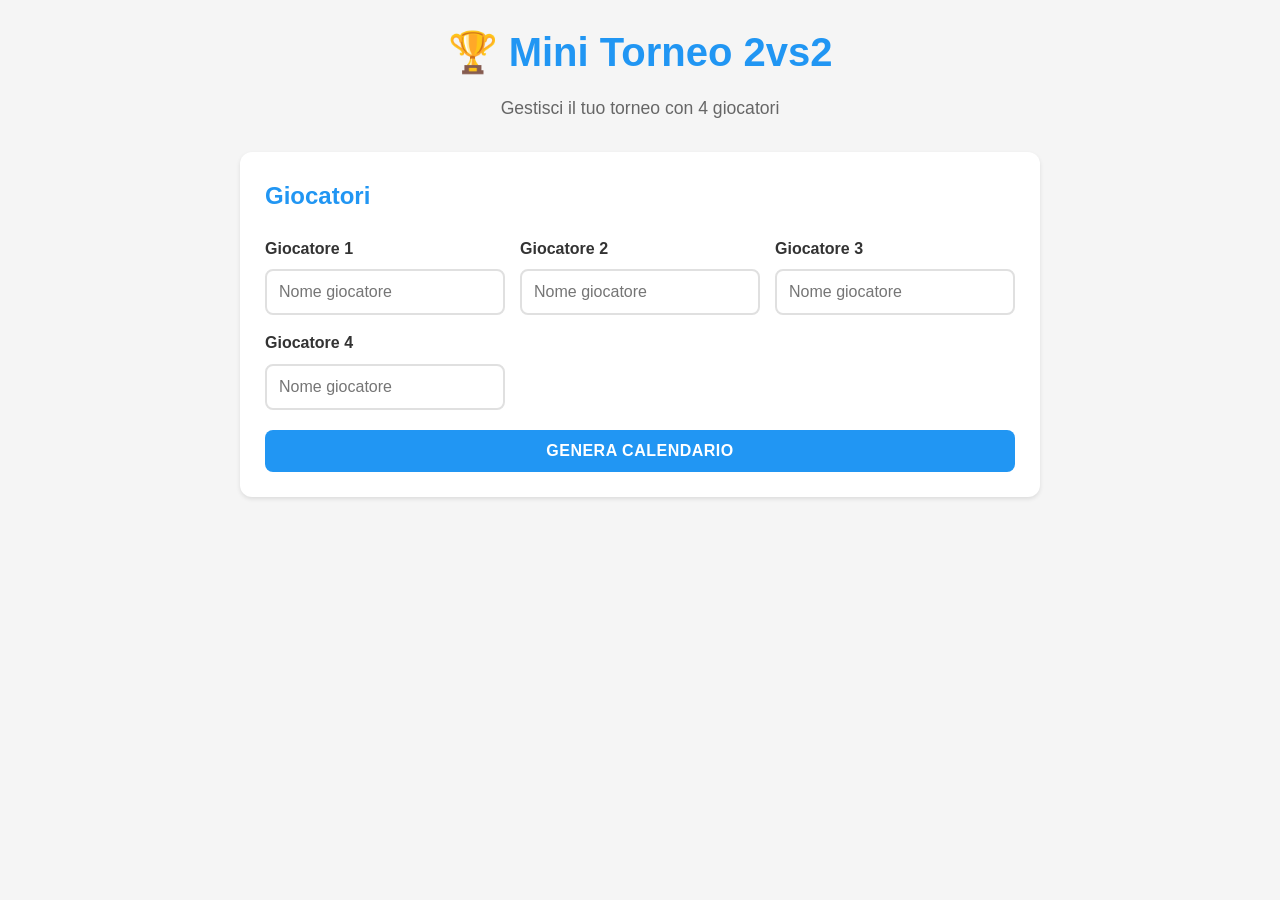
==== index.html @ 878fff76 "Add files via upload" ====
<!DOCTYPE html>
<html lang="it">
<head>
    <meta charset="UTF-8">
    <meta name="viewport" content="width=device-width, initial-scale=1.0">
    <meta name="description" content="Gestione mini-torneo 2vs2 con 4 giocatori">
    <meta name="theme-color" content="#2196F3">
    <title>Mini Torneo 2vs2</title>
    <link rel="manifest" href="manifest.json">
    <link rel="stylesheet" href="styles.css">
</head>
<body>
    <div class="container">
        <header>
            <h1>🏆 Mini Torneo 2vs2</h1>
            <p class="subtitle">Gestisci il tuo torneo con 4 giocatori</p>
        </header>

        <!-- Sezione inserimento giocatori -->
        <section id="players-section" class="card">
            <h2>Giocatori</h2>
            <form id="players-form">
                <div class="players-grid">
                    <div class="input-group">
                        <label for="player1">Giocatore 1</label>
                        <input type="text" id="player1" required placeholder="Nome giocatore">
                    </div>
                    <div class="input-group">
                        <label for="player2">Giocatore 2</label>
                        <input type="text" id="player2" required placeholder="Nome giocatore">
                    </div>
                    <div class="input-group">
                        <label for="player3">Giocatore 3</label>
                        <input type="text" id="player3" required placeholder="Nome giocatore">
                    </div>
                    <div class="input-group">
                        <label for="player4">Giocatore 4</label>
                        <input type="text" id="player4" required placeholder="Nome giocatore">
                    </div>
                </div>
                <button type="submit" class="btn btn-primary">Genera Calendario</button>
            </form>
        </section>

        <!-- Sezione partite -->
        <section id="matches-section" class="card" style="display: none;">
            <div class="section-header">
                <h2>Partite</h2>
                <button id="reset-btn" class="btn btn-secondary">Reset Torneo</button>
            </div>
            <div id="matches-container"></div>
        </section>

        <!-- Sezione classifica -->
        <section id="ranking-section" class="card" style="display: none;">
            <h2>Classifica</h2>
            <div id="ranking-container"></div>
        </section>
    </div>

    <script src="app.js"></script>
    <script>
        // Registrazione Service Worker
        if ('serviceWorker' in navigator) {
            window.addEventListener('load', () => {
                navigator.serviceWorker.register('service-worker.js')
                    .then(reg => console.log('Service Worker registrato'))
                    .catch(err => console.log('Errore registrazione SW:', err));
            });
        }
    </script>
</body>
</html>
---- styles.css ----
/* Reset e variabili */
* {
    margin: 0;
    padding: 0;
    box-sizing: border-box;
}

:root {
    --primary-color: #2196F3;
    --primary-dark: #1976D2;
    --secondary-color: #FF9800;
    --success-color: #4CAF50;
    --danger-color: #F44336;
    --bg-color: #F5F5F5;
    --card-bg: #FFFFFF;
    --text-color: #333333;
    --text-light: #666666;
    --border-color: #E0E0E0;
    --shadow: 0 2px 4px rgba(0,0,0,0.1);
    --shadow-hover: 0 4px 8px rgba(0,0,0,0.15);
}

body {
    font-family: -apple-system, BlinkMacSystemFont, 'Segoe UI', Roboto, Oxygen, Ubuntu, Cantarell, sans-serif;
    background-color: var(--bg-color);
    color: var(--text-color);
    line-height: 1.6;
    padding: 20px;
    min-height: 100vh;
}

.container {
    max-width: 800px;
    margin: 0 auto;
}

/* Header */
header {
    text-align: center;
    margin-bottom: 30px;
}

header h1 {
    font-size: 2.5rem;
    color: var(--primary-color);
    margin-bottom: 10px;
}

.subtitle {
    color: var(--text-light);
    font-size: 1.1rem;
}

/* Card */
.card {
    background: var(--card-bg);
    border-radius: 12px;
    padding: 25px;
    margin-bottom: 25px;
    box-shadow: var(--shadow);
}

.card h2 {
    color: var(--primary-color);
    margin-bottom: 20px;
    font-size: 1.5rem;
}

.section-header {
    display: flex;
    justify-content: space-between;
    align-items: center;
    margin-bottom: 20px;
}

.section-header h2 {
    margin-bottom: 0;
}

/* Form giocatori */
.players-grid {
    display: grid;
    grid-template-columns: repeat(auto-fit, minmax(200px, 1fr));
    gap: 15px;
    margin-bottom: 20px;
}

.input-group {
    display: flex;
    flex-direction: column;
}

.input-group label {
    font-weight: 600;
    margin-bottom: 8px;
    color: var(--text-color);
}

.input-group input {
    padding: 12px;
    border: 2px solid var(--border-color);
    border-radius: 8px;
    font-size: 1rem;
    transition: border-color 0.3s;
}

.input-group input:focus {
    outline: none;
    border-color: var(--primary-color);
}

/* Bottoni */
.btn {
    padding: 12px 24px;
    border: none;
    border-radius: 8px;
    font-size: 1rem;
    font-weight: 600;
    cursor: pointer;
    transition: all 0.3s;
    text-transform: uppercase;
    letter-spacing: 0.5px;
}

.btn-primary {
    background-color: var(--primary-color);
    color: white;
    width: 100%;
}

.btn-primary:hover {
    background-color: var(--primary-dark);
    box-shadow: var(--shadow-hover);
}

.btn-secondary {
    background-color: var(--danger-color);
    color: white;
    padding: 8px 16px;
    font-size: 0.9rem;
}

.btn-secondary:hover {
    background-color: #D32F2F;
    box-shadow: var(--shadow-hover);
}

/* Partite */
.match-card {
    background: var(--bg-color);
    border-radius: 8px;
    padding: 20px;
    margin-bottom: 15px;
    border-left: 4px solid var(--primary-color);
}

.match-teams {
    display: flex;
    align-items: center;
    justify-content: space-between;
    flex-wrap: wrap;
    gap: 15px;
    margin-bottom: 15px;
}

.team {
    display: flex;
    align-items: center;
    gap: 10px;
    font-weight: 600;
    font-size: 1.1rem;
}

.vs {
    color: var(--text-light);
    font-weight: 300;
}

.score-inputs {
    display: flex;
    align-items: center;
    gap: 15px;
    flex-wrap: wrap;
}

.score-group {
    display: flex;
    align-items: center;
    gap: 10px;
}

.score-group label {
    font-weight: 600;
    color: var(--text-light);
}

.score-input {
    width: 80px;
    padding: 8px;
    border: 2px solid var(--border-color);
    border-radius: 6px;
    font-size: 1rem;
    text-align: center;
}

.score-input:focus {
    outline: none;
    border-color: var(--primary-color);
}

.score-input.invalid {
    border-color: var(--danger-color);
}

/* Classifica */
.ranking-table {
    width: 100%;
    border-collapse: collapse;
    margin-top: 15px;
}

.ranking-table thead {
    background-color: var(--primary-color);
    color: white;
}

.ranking-table th {
    padding: 12px;
    text-align: left;
    font-weight: 600;
}

.ranking-table td {
    padding: 12px;
    border-bottom: 1px solid var(--border-color);
}

.ranking-table tbody tr:hover {
    background-color: var(--bg-color);
}

.ranking-table tbody tr:last-child td {
    border-bottom: none;
}

.rank-badge {
    display: inline-block;
    width: 30px;
    height: 30px;
    border-radius: 50%;
    background-color: var(--primary-color);
    color: white;
    text-align: center;
    line-height: 30px;
    font-weight: 600;
    margin-right: 10px;
}

.rank-badge.gold {
    background-color: #FFD700;
}

.rank-badge.silver {
    background-color: #C0C0C0;
}

.rank-badge.bronze {
    background-color: #CD7F32;
}

.stats {
    color: var(--text-light);
    font-size: 0.9rem;
}

.stats strong {
    color: var(--text-color);
}

/* Responsive */
@media (max-width: 768px) {
    body {
        padding: 10px;
    }

    header h1 {
        font-size: 2rem;
    }

    .card {
        padding: 15px;
    }

    .players-grid {
        grid-template-columns: 1fr;
    }

    .match-teams {
        flex-direction: column;
        align-items: flex-start;
    }

    .vs {
        align-self: center;
    }

    .score-inputs {
        width: 100%;
        justify-content: space-between;
    }

    .section-header {
        flex-direction: column;
        align-items: flex-start;
        gap: 15px;
    }

    .ranking-table {
        font-size: 0.9rem;
    }

    .ranking-table th,
    .ranking-table td {
        padding: 8px;
    }
}

@media (max-width: 480px) {
    .ranking-table {
        font-size: 0.8rem;
    }

    .rank-badge {
        width: 25px;
        height: 25px;
        line-height: 25px;
        font-size: 0.8rem;
    }
}

/* Animazioni */
@keyframes fadeIn {
    from {
        opacity: 0;
        transform: translateY(10px);
    }
    to {
        opacity: 1;
        transform: translateY(0);
    }
}

.card {
    animation: fadeIn 0.3s ease-out;
}

/* PWA specific */
@media (display-mode: standalone) {
    body {
        padding-top: env(safe-area-inset-top);
    }
}
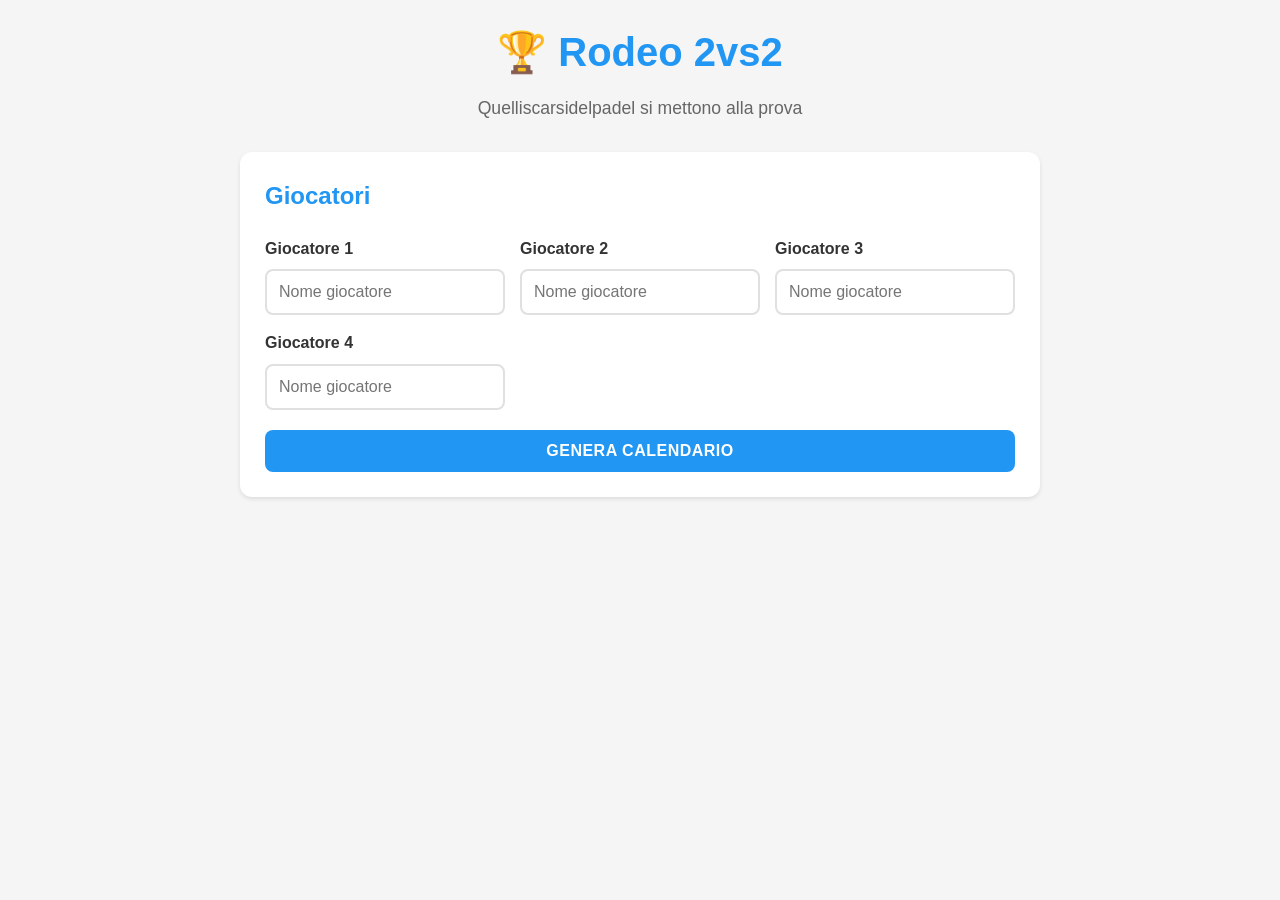
==== commit 63879121: "Add files via upload" ====
--- a/index.html
+++ b/index.html
@@ -12,8 +12,8 @@
 <body>
     <div class="container">
         <header>
-            <h1>🏆 Mini Torneo 2vs2</h1>
-            <p class="subtitle">Gestisci il tuo torneo con 4 giocatori</p>
+            <h1>🏆 Rodeo 2vs2</h1>
+            <p class="subtitle">Quelliscarsidelpadel si mettono alla prova</p>
         </header>
 
         <!-- Sezione inserimento giocatori -->
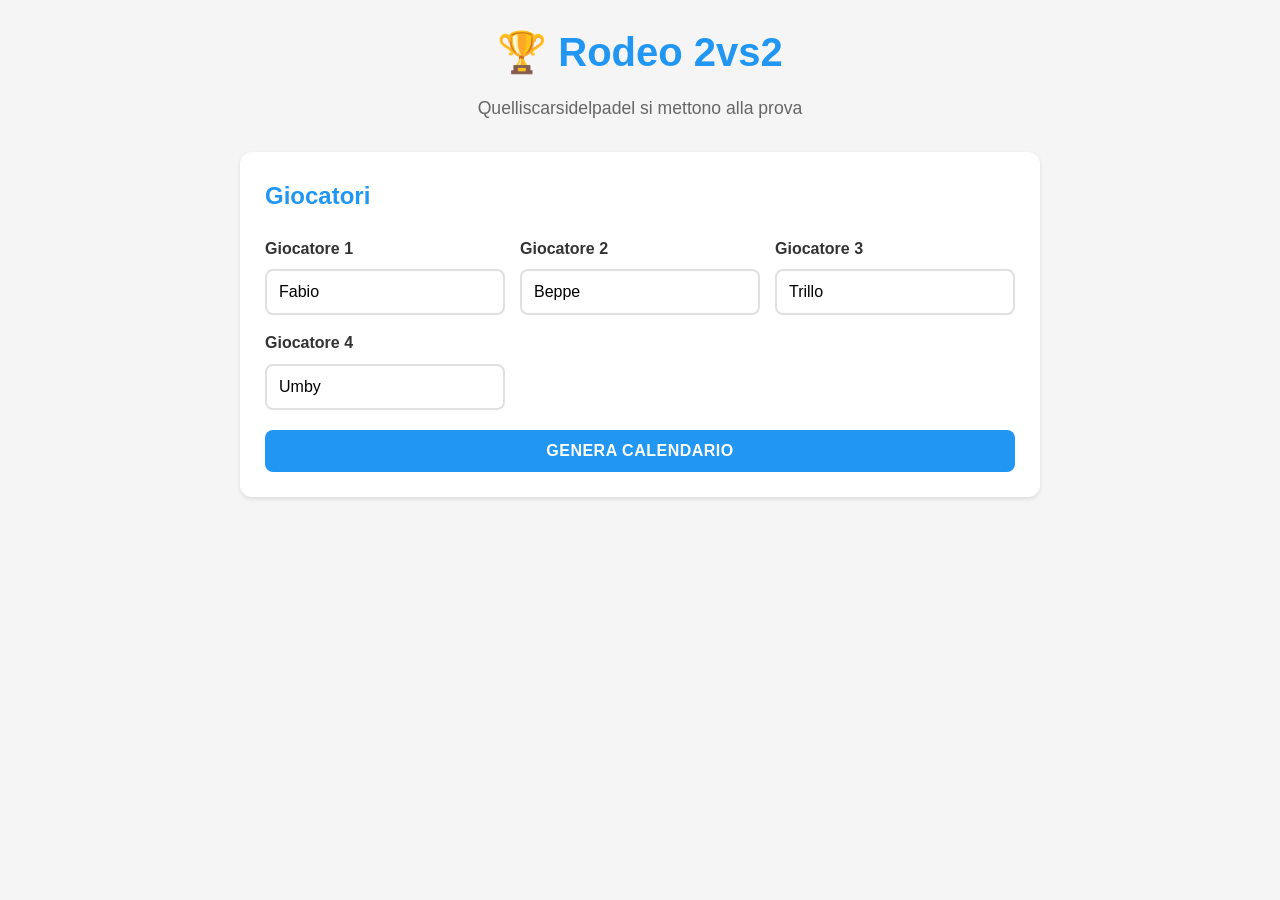
==== commit 5b7704fb: "Add files via upload" ====
--- a/index.html
+++ b/index.html
@@ -23,19 +23,19 @@
                 <div class="players-grid">
                     <div class="input-group">
                         <label for="player1">Giocatore 1</label>
-                        <input type="text" id="player1" required placeholder="Nome giocatore">
+                        <input type="text" id="player1" required placeholder="Nome giocatore" value="Fabio">
                     </div>
                     <div class="input-group">
                         <label for="player2">Giocatore 2</label>
-                        <input type="text" id="player2" required placeholder="Nome giocatore">
+                        <input type="text" id="player2" required placeholder="Nome giocatore" value="Beppe">
                     </div>
                     <div class="input-group">
                         <label for="player3">Giocatore 3</label>
-                        <input type="text" id="player3" required placeholder="Nome giocatore">
+                        <input type="text" id="player3" required placeholder="Nome giocatore" value="Trillo">
                     </div>
                     <div class="input-group">
                         <label for="player4">Giocatore 4</label>
-                        <input type="text" id="player4" required placeholder="Nome giocatore">
+                        <input type="text" id="player4" required placeholder="Nome giocatore" value="Umby">
                     </div>
                 </div>
                 <button type="submit" class="btn btn-primary">Genera Calendario</button>
